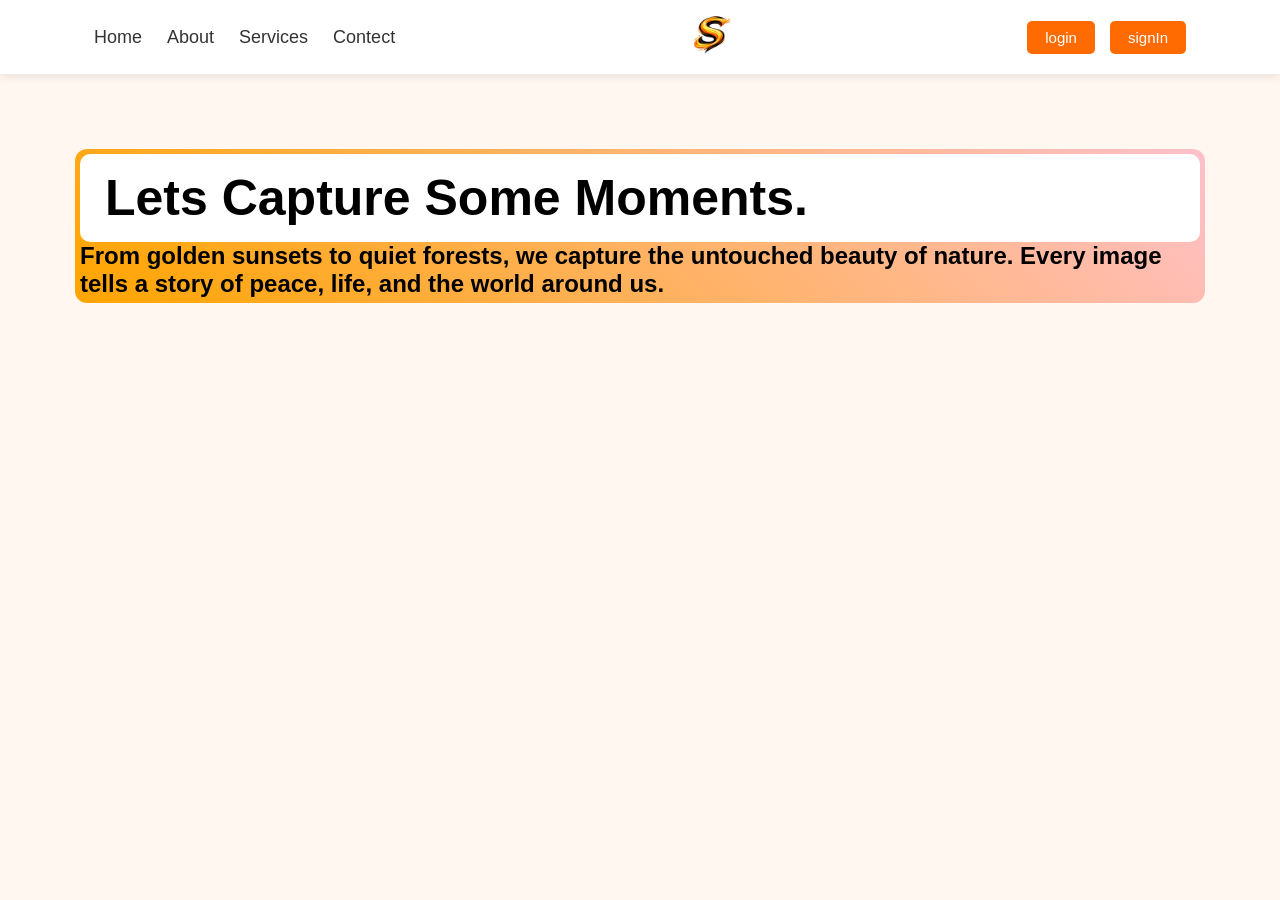
==== HomePage/index.html @ bcd183a9 "updated navbar and home page" ====
<!DOCTYPE html>
<html lang="en">
<head>
    <meta charset="UTF-8">
    <meta name="viewport" content="width=device-width, initial-scale=1.0">
    <title>Home Page</title>
    <link rel="stylesheet" href="style.css">
</head>
<body>
    <nav class="navbar">
        <ul class="left">
            <li><a href="#">Home</a></li>
            <li><a href="#">About</a></li>
            <li><a href="#">Services</a></li>
            <li><a href="#">Contect</a></li>
        </ul>
        <div class="logo">
            <img src="images/logo_transparent.png" alt="">
        </div>
        <ul class="right">
            <button>login</button>
            <button>signIn</button>
        </ul>
    </nav>

    <div class="hero">
        <div class="lefttext">
            <h1>Lets Capture Some Moments.</h1>
            <h2>From golden sunsets to quiet forests, we capture the untouched beauty of nature. Every image tells a story of peace, life, and the world around us.</h2>
        </div>
        <div class="rightimage">
            <img src="images/butterfly.jpeg" alt="">
        </div>
    </div>
    
</body>
</html>
---- HomePage/style.css ----
/* * {
    margin: 0;
    padding: 0;
    box-sizing: border-box;
    color: black;
}

body{
    background-color: #fff7f0;
    font-family: Arial, sans-serif;
    color: #333;
}

nav{
    display: flex;
    align-items: center;
    justify-content: space-between;
    padding: 15px 40px;
    box-shadow: 0 2px 10px rgba(0,0,0,0.1);

}
nav .logo img{
    height: 50px;
}

.left{
    display: flex;
    align-items: center;
    justify-content: space-between;
} */

/* Reset */
* {
    margin: 0;
    padding: 0;
    box-sizing: border-box;
}

/* Body */
body {
    font-family: Arial, sans-serif;
    background-color: #FFF7F0;
}

/* Navbar */
.navbar {
    display: flex;
    justify-content: space-between;
    align-items: center;
    background-color: #ffffff;
    padding: 10px 94px;
    box-shadow: 0 2px 10px rgba(0,0,0,0.1);
}

/* Left Menu */
.left {
    list-style: none;
    display: flex;
    gap: 25px;
}

/* Links */
.left li a {
    text-decoration: none;
    color: #333;
    font-size: 18px;
    position: relative;
    transition: 0.3s;
}

/* Underline hover effect */
.left li a::after {
    content: "";
    position: absolute;
    width: 0%;
    height: 3px;
    background-color: #FF6B00;
    left: 0;
    bottom: -5px;
    transition: 0.3s;
}

.left li a:hover::after {
    width: 100%;
}

/* Logo */
.logo img {
    height: 50px;
}

/* Right buttons */
.right {
    display: flex;
    gap: 15px;
}

/* Buttons */
.right button {
    padding: 8px 18px;
    border: none;
    background-color: #FF6B00;
    color: white;
    font-size: 15px;
    cursor: pointer;
    border-radius: 5px;
    transition: 0.3s;
}

/* Button hover */
.right button:hover {
    background-color: #FFA94D;
    transform: translateY(-3px);
}


/* hero section*/
.hero{
    display: flex;
    justify-content: space-between;
    align-items: center;
    padding: 75px;
}

.lefttext h1{
    font-size: 50px;
    font-weight: bold;
    color: #000;
}

.lefttext {
  /* display: inline-block; */
  padding: 5px; 
  border-radius: 12px;

  /* gradient border */
  background: linear-gradient(45deg, orange, pink);
}

.lefttext h1 {
  margin: 0;
  padding: 15px 25px;
  border-radius: 10px;
  background: white; /* inner background */
}

.hero .rightimage img{
    /* display: flex; */
    height: auto;
    width: 400px;
    border-radius: 10px;
    box-shadow: 0 8px 20px rgba(0,0,0,0.2);
}

.rightimage img{
    transition: transform 0.3s ease;
}

.rightimage img:hover{
    transform: scale(1.05);
}
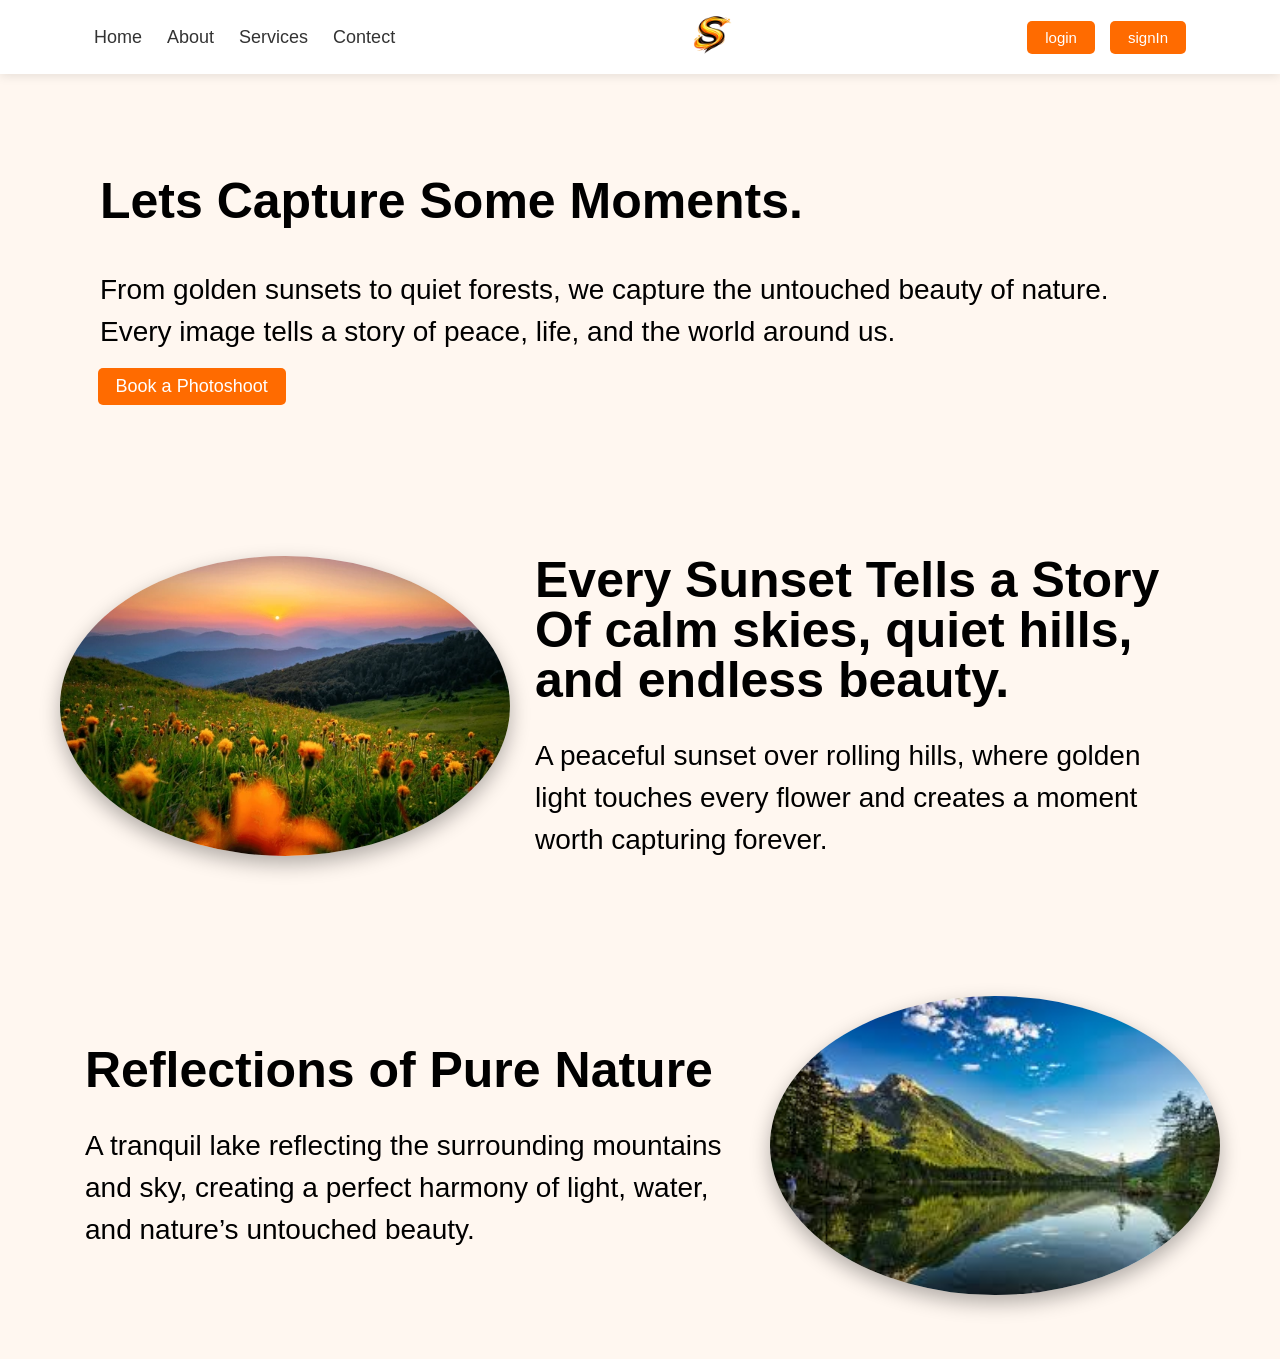
==== commit 74714d0d: "completed the home page" ====
--- a/HomePage/index.html
+++ b/HomePage/index.html
@@ -24,14 +24,36 @@
     </nav>
 
     <div class="hero">
-        <div class="lefttext">
+        <div class="text">
             <h1>Lets Capture Some Moments.</h1>
-            <h2>From golden sunsets to quiet forests, we capture the untouched beauty of nature. Every image tells a story of peace, life, and the world around us.</h2>
+            <p>From golden sunsets to quiet forests, we capture the untouched beauty of nature. Every image tells a story of peace, life, and the world around us.</p>
+            <button title="contect us" class="btn">Book a Photoshoot</button>
         </div>
-        <div class="rightimage">
+
+        <div class="image">
             <img src="images/butterfly.jpeg" alt="">
         </div>
     </div>
-    
+    <section>
+        <div class="section1">
+            <div class="image2">
+                <img src="images/sun-set.webp" alt="">
+            </div>
+            <div class="text2">
+                <h1>Every Sunset Tells a Story <br>
+                    Of calm skies, quiet hills, and endless beauty.</h1>
+                <p>A peaceful sunset over rolling hills, where golden light touches every flower and creates a moment worth capturing forever.</p>
+            </div>
+        </div>
+        <div class="section2">
+            <div class="text3">
+                <h1>Reflections of Pure Nature</h1>
+                <p>A tranquil lake reflecting the surrounding mountains and sky, creating a perfect harmony of light, water, and nature’s untouched beauty.</p>
+            </div>
+            <div class="image3">
+                <img src="images/river.jfif" alt="">
+            </div>
+        </div>
+    </section>
 </body>
 </html>
--- a/HomePage/style.css
+++ b/HomePage/style.css
@@ -1,49 +1,19 @@
-/* * {
+* {
     margin: 0;
     padding: 0;
     box-sizing: border-box;
-    color: black;
-}
-
-body{
-    background-color: #fff7f0;
-    font-family: Arial, sans-serif;
-    color: #333;
-}
-
-nav{
-    display: flex;
-    align-items: center;
-    justify-content: space-between;
-    padding: 15px 40px;
-    box-shadow: 0 2px 10px rgba(0,0,0,0.1);
-
-}
-nav .logo img{
-    height: 50px;
-}
-
-.left{
-    display: flex;
-    align-items: center;
-    justify-content: space-between;
-} */
-
-/* Reset */
-* {
-    margin: 0;
-    padding: 0;
-    box-sizing: border-box;
-}
-
-/* Body */
+}
+
+
 body {
     font-family: Arial, sans-serif;
     background-color: #FFF7F0;
 }
 
-/* Navbar */
+
 .navbar {
+    position: sticky;
+    top: 0;
     display: flex;
     justify-content: space-between;
     align-items: center;
@@ -52,14 +22,14 @@
     box-shadow: 0 2px 10px rgba(0,0,0,0.1);
 }
 
-/* Left Menu */
+
 .left {
     list-style: none;
     display: flex;
     gap: 25px;
 }
 
-/* Links */
+
 .left li a {
     text-decoration: none;
     color: #333;
@@ -68,7 +38,6 @@
     transition: 0.3s;
 }
 
-/* Underline hover effect */
 .left li a::after {
     content: "";
     position: absolute;
@@ -84,18 +53,16 @@
     width: 100%;
 }
 
-/* Logo */
 .logo img {
     height: 50px;
 }
 
-/* Right buttons */
 .right {
     display: flex;
     gap: 15px;
 }
 
-/* Buttons */
+
 .right button {
     padding: 8px 18px;
     border: none;
@@ -107,7 +74,6 @@
     transition: 0.3s;
 }
 
-/* Button hover */
 .right button:hover {
     background-color: #FFA94D;
     transform: translateY(-3px);
@@ -122,40 +88,140 @@
     padding: 75px;
 }
 
-.lefttext h1{
+.text h1{
     font-size: 50px;
     font-weight: bold;
     color: #000;
-}
-
-.lefttext {
-  /* display: inline-block; */
-  padding: 5px; 
-  border-radius: 12px;
-
-  /* gradient border */
-  background: linear-gradient(45deg, orange, pink);
-}
-
-.lefttext h1 {
-  margin: 0;
-  padding: 15px 25px;
-  border-radius: 10px;
-  background: white; /* inner background */
-}
-
-.hero .rightimage img{
-    /* display: flex; */
+    margin: 0;
+    padding: 15px 25px;
+    line-height: 1.5;
+}
+ 
+
+.text p{
+    font-size: 28px;
+    font-weight: 300;
+    margin: 0;
+    padding: 15px 25px;
+    line-height: 1.5;
+} 
+
+.hero .image img{
     height: auto;
-    width: 400px;
+    width: 450px;
     border-radius: 10px;
     box-shadow: 0 8px 20px rgba(0,0,0,0.2);
 }
 
-.rightimage img{
+.image img{
     transition: transform 0.3s ease;
 }
 
-.rightimage img:hover{
+.image img:hover{
     transform: scale(1.05);
-}+}
+
+.text .btn{
+    margin-left: 2%;
+    padding: 8px 18px;
+    border: none;
+    background-color: #FF6B00;
+    color: white;
+    font-size: 18px;
+    cursor: pointer;
+    border-radius: 5px;
+    transition: 0.3s;
+}
+
+.text .btn:hover {
+    background-color: #FFA94D;
+    transform: translateY(-3px);
+}
+.btn title{
+    color: #000;
+    background-color: #FFA94D;
+}
+
+
+/* Section 1 */
+.section1{
+    display: flex;
+    align-items: center;
+    justify-content: space-between;
+    padding: 60px;
+}
+.image2 img{
+    height: auto;
+    width: 450px;
+    border-radius: 50%;
+    box-shadow: 0 8px 20px rgba(0,0,1,0.3);
+}
+
+.image2 img{
+    transition: transform 0.3s ease;
+}
+
+.image2 img:hover{
+    border-radius: 10px;
+    transform: scale(1.05);
+}
+
+.text2 h1{
+    font-size: 50px;
+    font-weight: bold;
+    color: #000;
+    margin: 0;
+    padding: 15px 25px;
+    line-height: 1.0;
+}
+ 
+
+.text2 p{
+    font-size: 28px;
+    font-weight: 300;
+    margin: 0;
+    padding: 15px 25px;
+    line-height: 1.5;
+} 
+
+/* section 2 */
+
+.section2{
+    display: flex;
+    align-items: center;
+    justify-content: space-between;
+    padding: 60px;
+}
+.image3 img{
+    height: auto;
+    width: 450px;
+    border-radius: 50%;
+    box-shadow: 0 8px 20px rgba(0,0,1,0.3);
+}
+
+.image3 img{
+    transition: transform 0.3s ease;
+}
+
+.image3 img:hover{
+    border-radius: 10px;
+    transform: scale(1.05);
+}
+
+.text3 h1{
+    font-size: 50px;
+    font-weight: bold;
+    color: #000;
+    margin: 0;
+    padding: 15px 25px;
+    line-height: 1.0;
+}
+ 
+
+.text3 p{
+    font-size: 28px;
+    font-weight: 300;
+    margin: 0;
+    padding: 15px 25px;
+    line-height: 1.5;
+} 
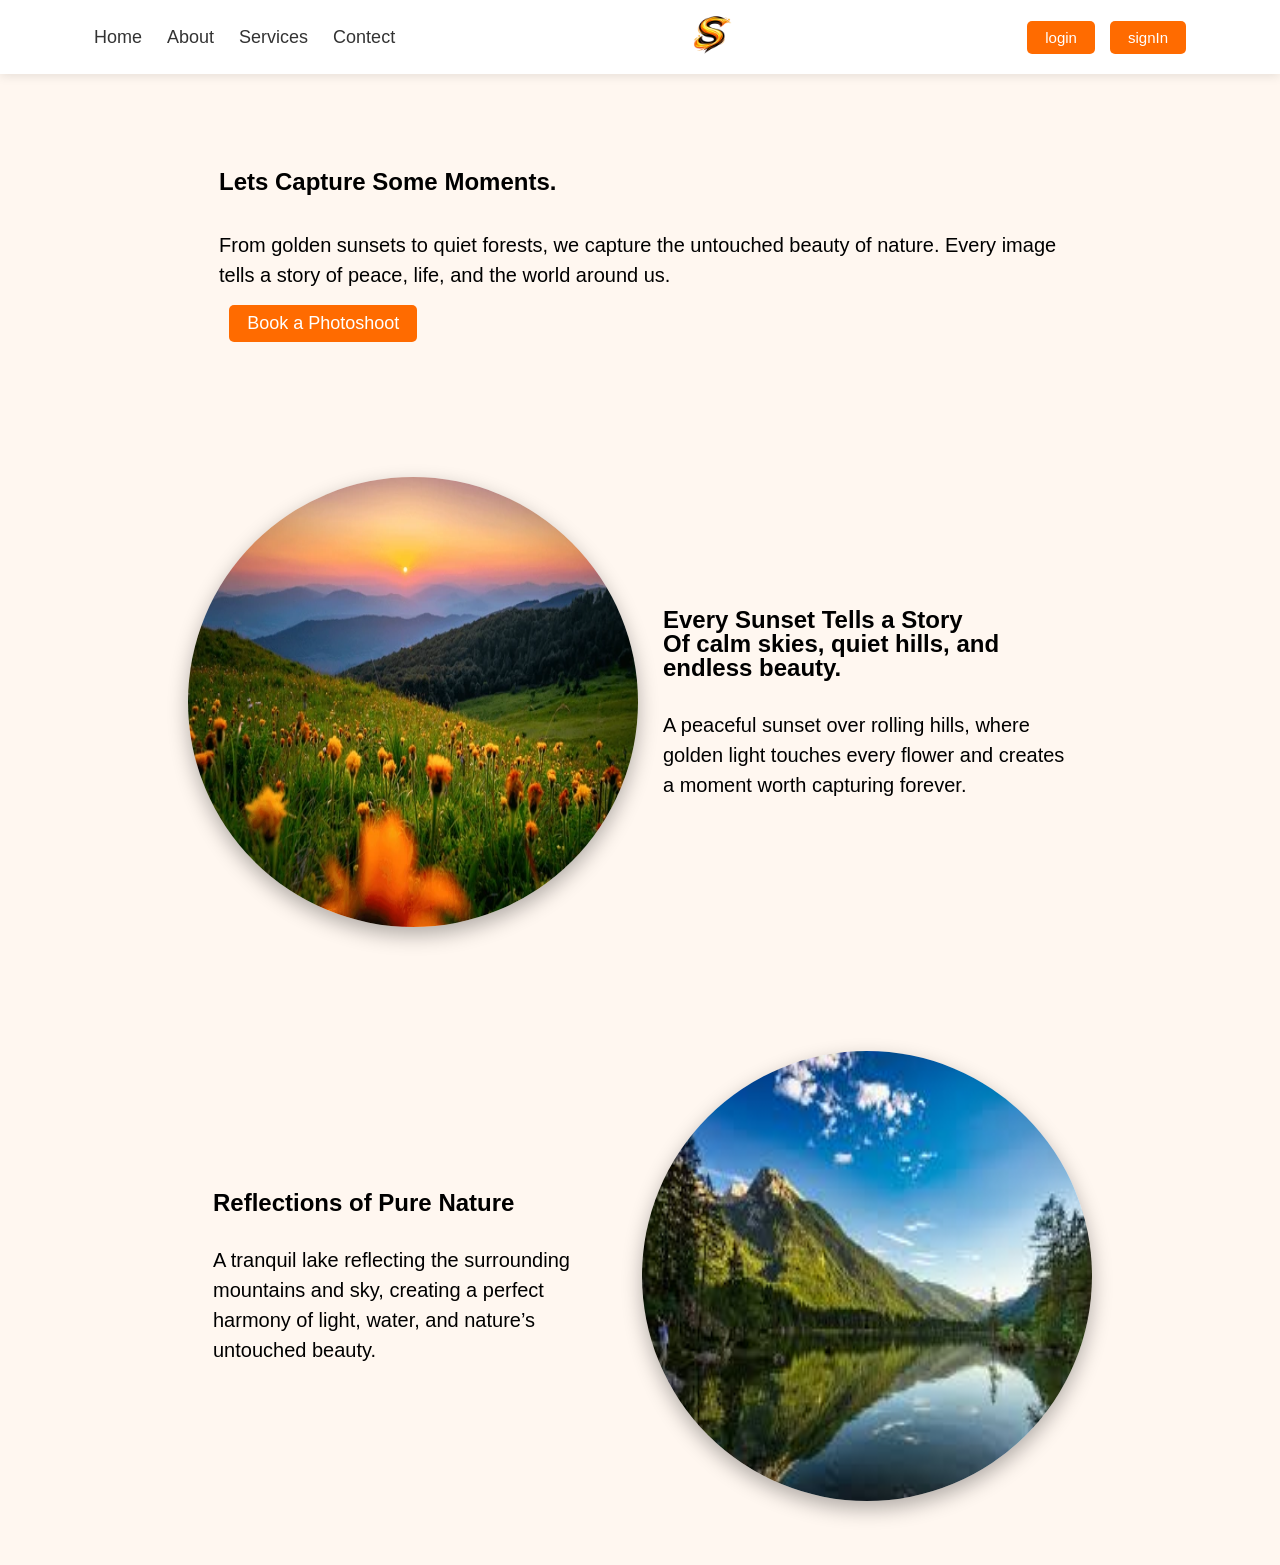
==== commit 8c412c60: "update in css" ====
--- a/HomePage/index.html
+++ b/HomePage/index.html
@@ -1,59 +1,73 @@
-<!DOCTYPE html>
+<!doctype html>
 <html lang="en">
-<head>
-    <meta charset="UTF-8">
-    <meta name="viewport" content="width=device-width, initial-scale=1.0">
+  <head>
+    <meta charset="UTF-8" />
+    <meta name="viewport" content="width=device-width, initial-scale=1.0" />
     <title>Home Page</title>
-    <link rel="stylesheet" href="style.css">
-</head>
-<body>
+    <link rel="stylesheet" href="style.css" />
+  </head>
+  <body>
     <nav class="navbar">
-        <ul class="left">
-            <li><a href="#">Home</a></li>
-            <li><a href="#">About</a></li>
-            <li><a href="#">Services</a></li>
-            <li><a href="#">Contect</a></li>
-        </ul>
-        <div class="logo">
-            <img src="images/logo_transparent.png" alt="">
-        </div>
-        <ul class="right">
-            <button>login</button>
-            <button>signIn</button>
-        </ul>
+      <ul class="left">
+        <li><a href="#">Home</a></li>
+        <li><a href="#">About</a></li>
+        <li><a href="#">Services</a></li>
+        <li><a href="#">Contect</a></li>
+      </ul>
+      <div class="logo">
+        <img title="swahira" src="images/logo_transparent.png" alt="" />
+      </div>
+      <ul class="right">
+        <button>login</button>
+        <button>signIn</button>
+      </ul>
     </nav>
-
-    <div class="hero">
+    <div class="container">
+      <div class="hero">
         <div class="text">
-            <h1>Lets Capture Some Moments.</h1>
-            <p>From golden sunsets to quiet forests, we capture the untouched beauty of nature. Every image tells a story of peace, life, and the world around us.</p>
-            <button title="contect us" class="btn">Book a Photoshoot</button>
+          <h2>Lets Capture Some Moments.</h2>
+          <p>
+            From golden sunsets to quiet forests, we capture the untouched
+            beauty of nature. Every image tells a story of peace, life, and the
+            world around us.
+          </p>
+          <button title="contect us" class="btn">Book a Photoshoot</button>
         </div>
 
         <div class="image">
-            <img src="images/butterfly.jpeg" alt="">
+          <img src="images/butterfly.jpeg" alt="" />
         </div>
-    </div>
-    <section>
+      </div>
+      <section>
         <div class="section1">
-            <div class="image2">
-                <img src="images/sun-set.webp" alt="">
-            </div>
-            <div class="text2">
-                <h1>Every Sunset Tells a Story <br>
-                    Of calm skies, quiet hills, and endless beauty.</h1>
-                <p>A peaceful sunset over rolling hills, where golden light touches every flower and creates a moment worth capturing forever.</p>
-            </div>
+          <div class="image2">
+            <img src="images/sun-set.webp" alt="" />
+          </div>
+          <div class="text2">
+            <h2>
+              Every Sunset Tells a Story <br />
+              Of calm skies, quiet hills, and endless beauty.
+            </h2>
+            <p>
+              A peaceful sunset over rolling hills, where golden light touches
+              every flower and creates a moment worth capturing forever.
+            </p>
+          </div>
         </div>
         <div class="section2">
-            <div class="text3">
-                <h1>Reflections of Pure Nature</h1>
-                <p>A tranquil lake reflecting the surrounding mountains and sky, creating a perfect harmony of light, water, and nature’s untouched beauty.</p>
-            </div>
-            <div class="image3">
-                <img src="images/river.jfif" alt="">
-            </div>
+          <div class="text3">
+            <h2>Reflections of Pure Nature</h2>
+            <p>
+              A tranquil lake reflecting the surrounding mountains and sky,
+              creating a perfect harmony of light, water, and nature’s untouched
+              beauty.
+            </p>
+          </div>
+          <div class="image3">
+            <img src="images/river.jfif" alt="" />
+          </div>
         </div>
-    </section>
-</body>
-</html>+      </section>
+    </div>
+  </body>
+</html>
--- a/HomePage/style.css
+++ b/HomePage/style.css
@@ -22,6 +22,10 @@
     box-shadow: 0 2px 10px rgba(0,0,0,0.1);
 }
 
+.container{
+    width: 80%;
+    margin: auto;
+}
 
 .left {
     list-style: none;
@@ -88,21 +92,21 @@
     padding: 75px;
 }
 
-.text h1{
-    font-size: 50px;
-    font-weight: bold;
-    color: #000;
-    margin: 0;
-    padding: 15px 25px;
+.text h2{
+    /* font-size: 50px;
+    font-weight: bold; */
+    color: #000;
+    margin: 0;
+    padding: 15px 16px;
     line-height: 1.5;
 }
  
 
 .text p{
-    font-size: 28px;
+    font-size: 20px;
     font-weight: 300;
     margin: 0;
-    padding: 15px 25px;
+    padding: 15px 16px;
     line-height: 1.5;
 } 
 
@@ -122,7 +126,7 @@
 }
 
 .text .btn{
-    margin-left: 2%;
+    margin-left: 3%;
     padding: 8px 18px;
     border: none;
     background-color: #FF6B00;
@@ -151,7 +155,7 @@
     padding: 60px;
 }
 .image2 img{
-    height: auto;
+    height: 450px;
     width: 450px;
     border-radius: 50%;
     box-shadow: 0 8px 20px rgba(0,0,1,0.3);
@@ -166,9 +170,9 @@
     transform: scale(1.05);
 }
 
-.text2 h1{
-    font-size: 50px;
-    font-weight: bold;
+.text2 h2{
+    /* font-size: 35px; */
+    /* font-weight: bold; */
     color: #000;
     margin: 0;
     padding: 15px 25px;
@@ -177,7 +181,7 @@
  
 
 .text2 p{
-    font-size: 28px;
+    font-size: 20px;
     font-weight: 300;
     margin: 0;
     padding: 15px 25px;
@@ -193,7 +197,7 @@
     padding: 60px;
 }
 .image3 img{
-    height: auto;
+    height: 450px;
     width: 450px;
     border-radius: 50%;
     box-shadow: 0 8px 20px rgba(0,0,1,0.3);
@@ -208,9 +212,9 @@
     transform: scale(1.05);
 }
 
-.text3 h1{
-    font-size: 50px;
-    font-weight: bold;
+.text3 h2{
+    /* font-size: 50px;
+    font-weight: bold; */
     color: #000;
     margin: 0;
     padding: 15px 25px;
@@ -219,7 +223,7 @@
  
 
 .text3 p{
-    font-size: 28px;
+    font-size: 20px;
     font-weight: 300;
     margin: 0;
     padding: 15px 25px;
